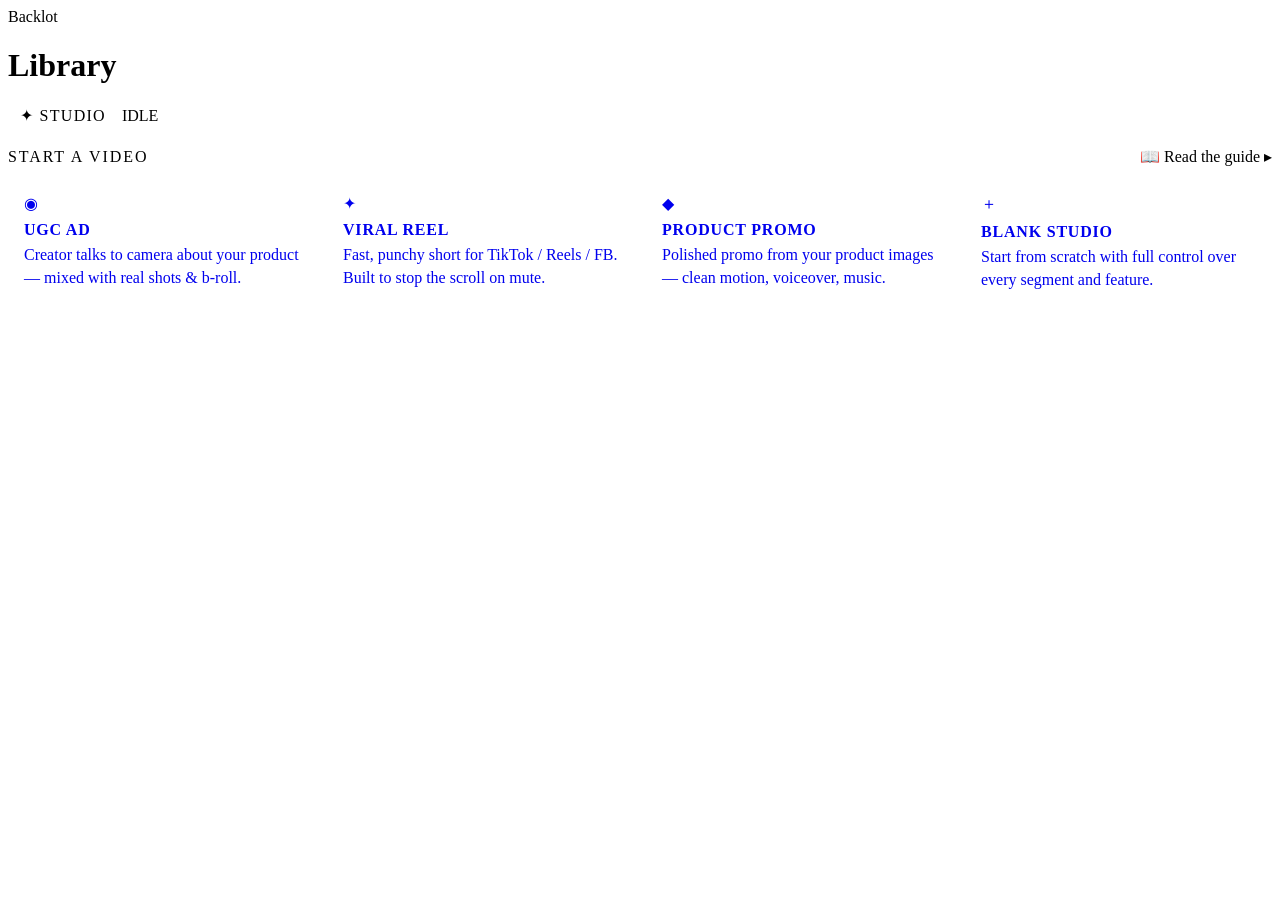
==== backlot/ui/index.html @ 5b5f5863 "up" ====
<!DOCTYPE html>
<html lang="en">
<head>
<meta charset="UTF-8">
<meta name="viewport" content="width=device-width, initial-scale=1">
<title>Backlot — Library</title>
<link rel="stylesheet" href="/ui/board.css">
<style>
  .nav-link {
    font-family: var(--mono); font-size: calc(10.5px * var(--fs-scale)); letter-spacing: .08em;
    text-transform: uppercase; color: var(--text-2); text-decoration: none;
    padding: 6px 12px; border: 1px solid var(--border); border-radius: 99px;
    transition: all .14s ease;
  }
  .nav-link:hover { color: var(--amber); border-color: rgba(240,168,60,.42); }
  .quickstart { margin: 22px 0 6px; }
  .qs-head { display: flex; align-items: baseline; gap: 10px; margin-bottom: 12px; }
  .qs-head .t { font-family: var(--mono); font-size: calc(11px * var(--fs-scale)); letter-spacing: .12em; text-transform: uppercase; color: var(--text-3); }
  .qs-head a { font-family: var(--mono); font-size: calc(10.5px * var(--fs-scale)); color: var(--text-2); text-decoration: none; margin-left: auto; }
  .qs-head a:hover { color: var(--amber); }
  .qs-grid { display: grid; grid-template-columns: repeat(auto-fit, minmax(200px, 1fr)); gap: 12px; }
  .qs-card { display: block; text-decoration: none; padding: 16px 16px 17px; border: 1px solid var(--border);
    border-radius: 13px; background: var(--surface); transition: all .15s ease; }
  .qs-card:hover { border-color: rgba(240,168,60,.5); transform: translateY(-2px); }
  .qs-card .ic { font-size: calc(18px * var(--fs-scale)); color: var(--amber); }
  .qs-card .nm { font-family: var(--mono); font-size: calc(12px * var(--fs-scale)); letter-spacing: .05em; text-transform: uppercase;
    color: var(--text); font-weight: 600; margin: 8px 0 4px; }
  .qs-card .ds { font-size: calc(11.5px * var(--fs-scale)); color: var(--text-2); line-height: 1.45; }
</style>
</head>
<body>
<div class="wrap">
  <header class="slate">
    <div class="clapper"></div>
    <div>
      <span class="wordmark">Backlot</span>
      <h1>Library</h1>
    </div>
    <span class="chip" id="count"></span>
    <div class="spacer"></div>
    <a class="nav-link" href="/studio">✦ Studio</a>
    <span class="live idle" id="liveBadge"><span class="dot"></span><span id="liveText">IDLE</span></span>
  </header>
  <section class="quickstart">
    <div class="qs-head">
      <span class="t">Start a video</span>
      <a href="/guide">📖 Read the guide ▸</a>
    </div>
    <div class="qs-grid">
      <a class="qs-card" href="/ugc">
        <div class="ic">◉</div>
        <div class="nm">UGC Ad</div>
        <div class="ds">Creator talks to camera about your product — mixed with real shots &amp; b-roll.</div>
      </a>
      <a class="qs-card" href="/reels">
        <div class="ic">✦</div>
        <div class="nm">Viral Reel</div>
        <div class="ds">Fast, punchy short for TikTok / Reels / FB. Built to stop the scroll on mute.</div>
      </a>
      <a class="qs-card" href="/promo">
        <div class="ic">◆</div>
        <div class="nm">Product Promo</div>
        <div class="ds">Polished promo from your product images — clean motion, voiceover, music.</div>
      </a>
      <a class="qs-card" href="/studio">
        <div class="ic">＋</div>
        <div class="nm">Blank Studio</div>
        <div class="ds">Start from scratch with full control over every segment and feature.</div>
      </a>
    </div>
  </section>
  <div class="lib-grid" id="grid"></div>
  <p class="hint" id="empty" style="display:none">No projects yet — run a production and it will appear here.</p>
</div>
<script type="module" src="/ui/library.js"></script>
</body>
</html>
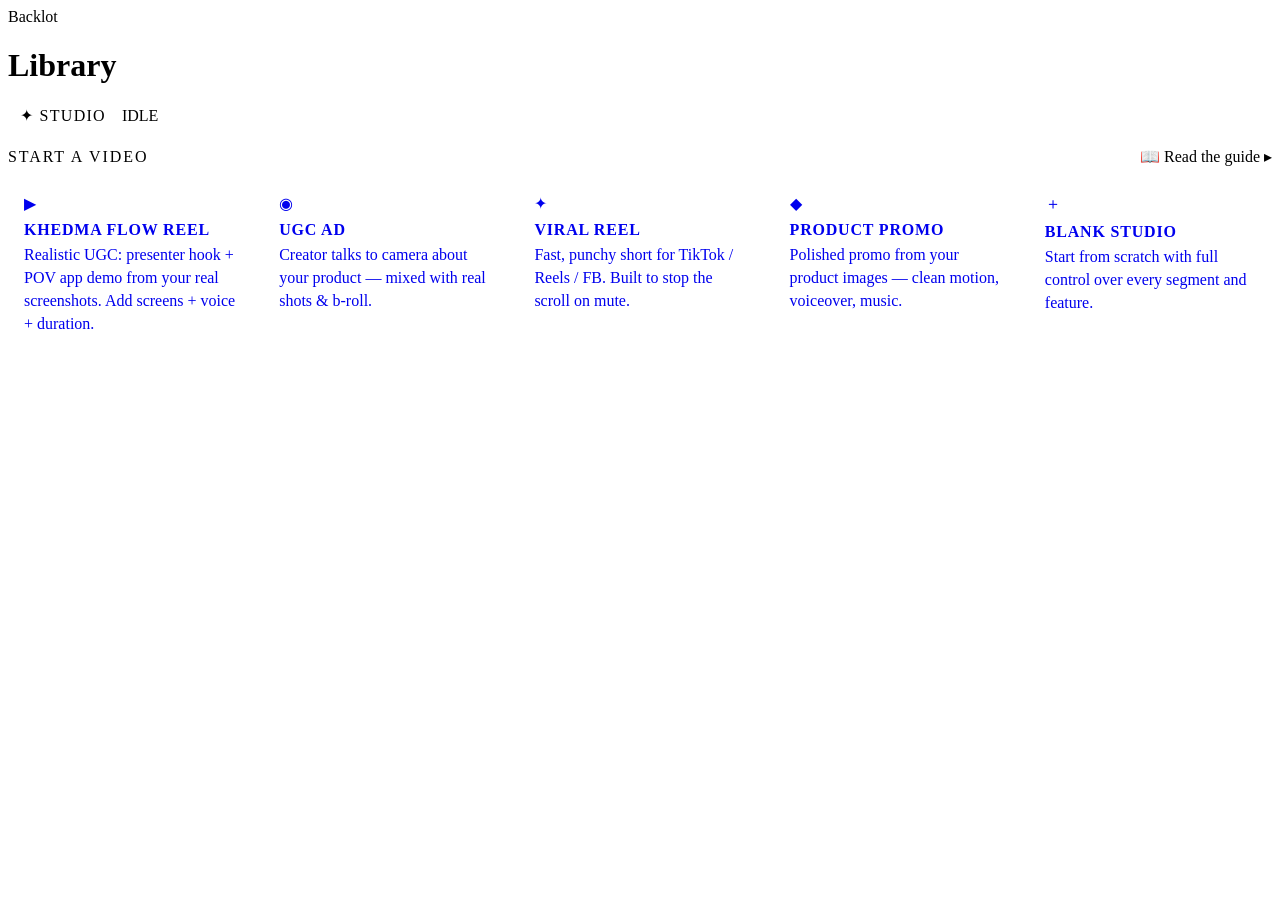
==== commit 26ce4350: "up" ====
--- a/backlot/ui/index.html
+++ b/backlot/ui/index.html
@@ -47,6 +47,11 @@
       <a href="/guide">📖 Read the guide ▸</a>
     </div>
     <div class="qs-grid">
+      <a class="qs-card" href="/khedma">
+        <div class="ic">▶</div>
+        <div class="nm">Khedma Flow Reel</div>
+        <div class="ds">Realistic UGC: presenter hook + POV app demo from your real screenshots. Add screens + voice + duration.</div>
+      </a>
       <a class="qs-card" href="/ugc">
         <div class="ic">◉</div>
         <div class="nm">UGC Ad</div>
